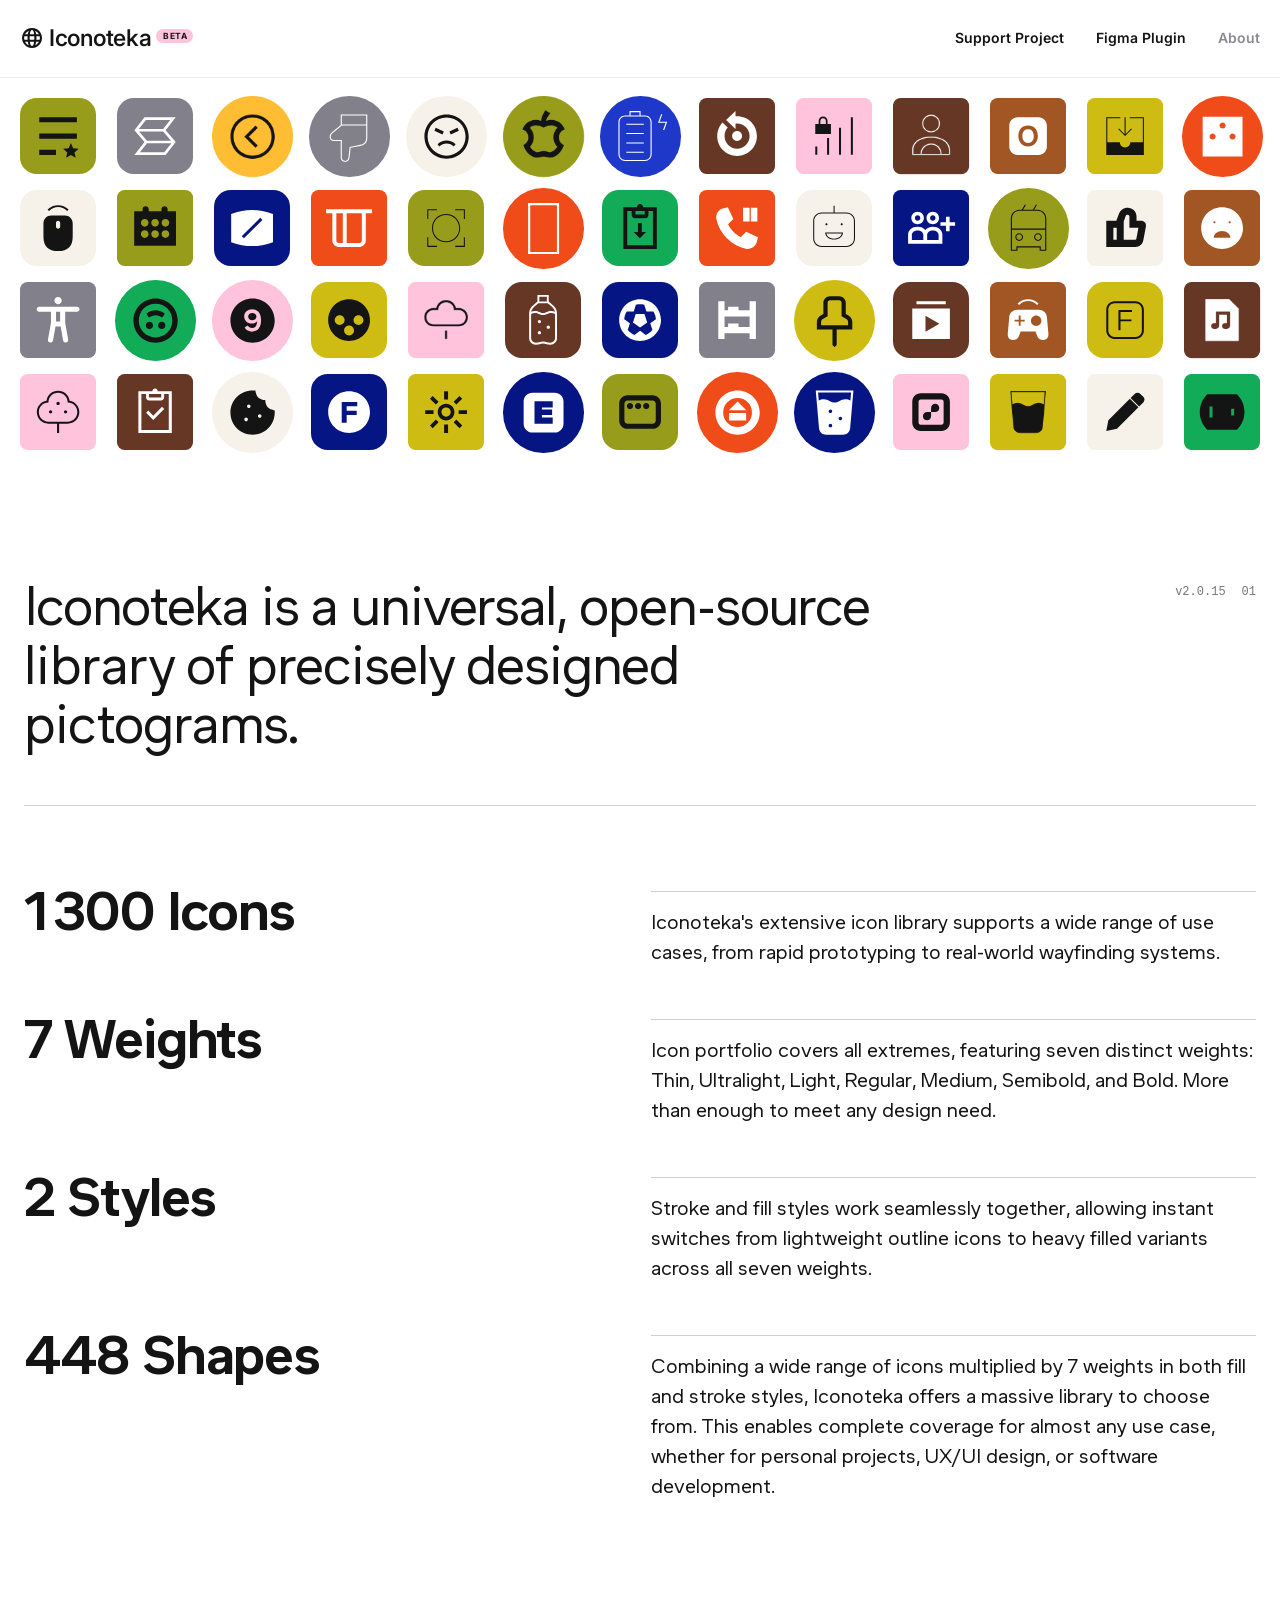
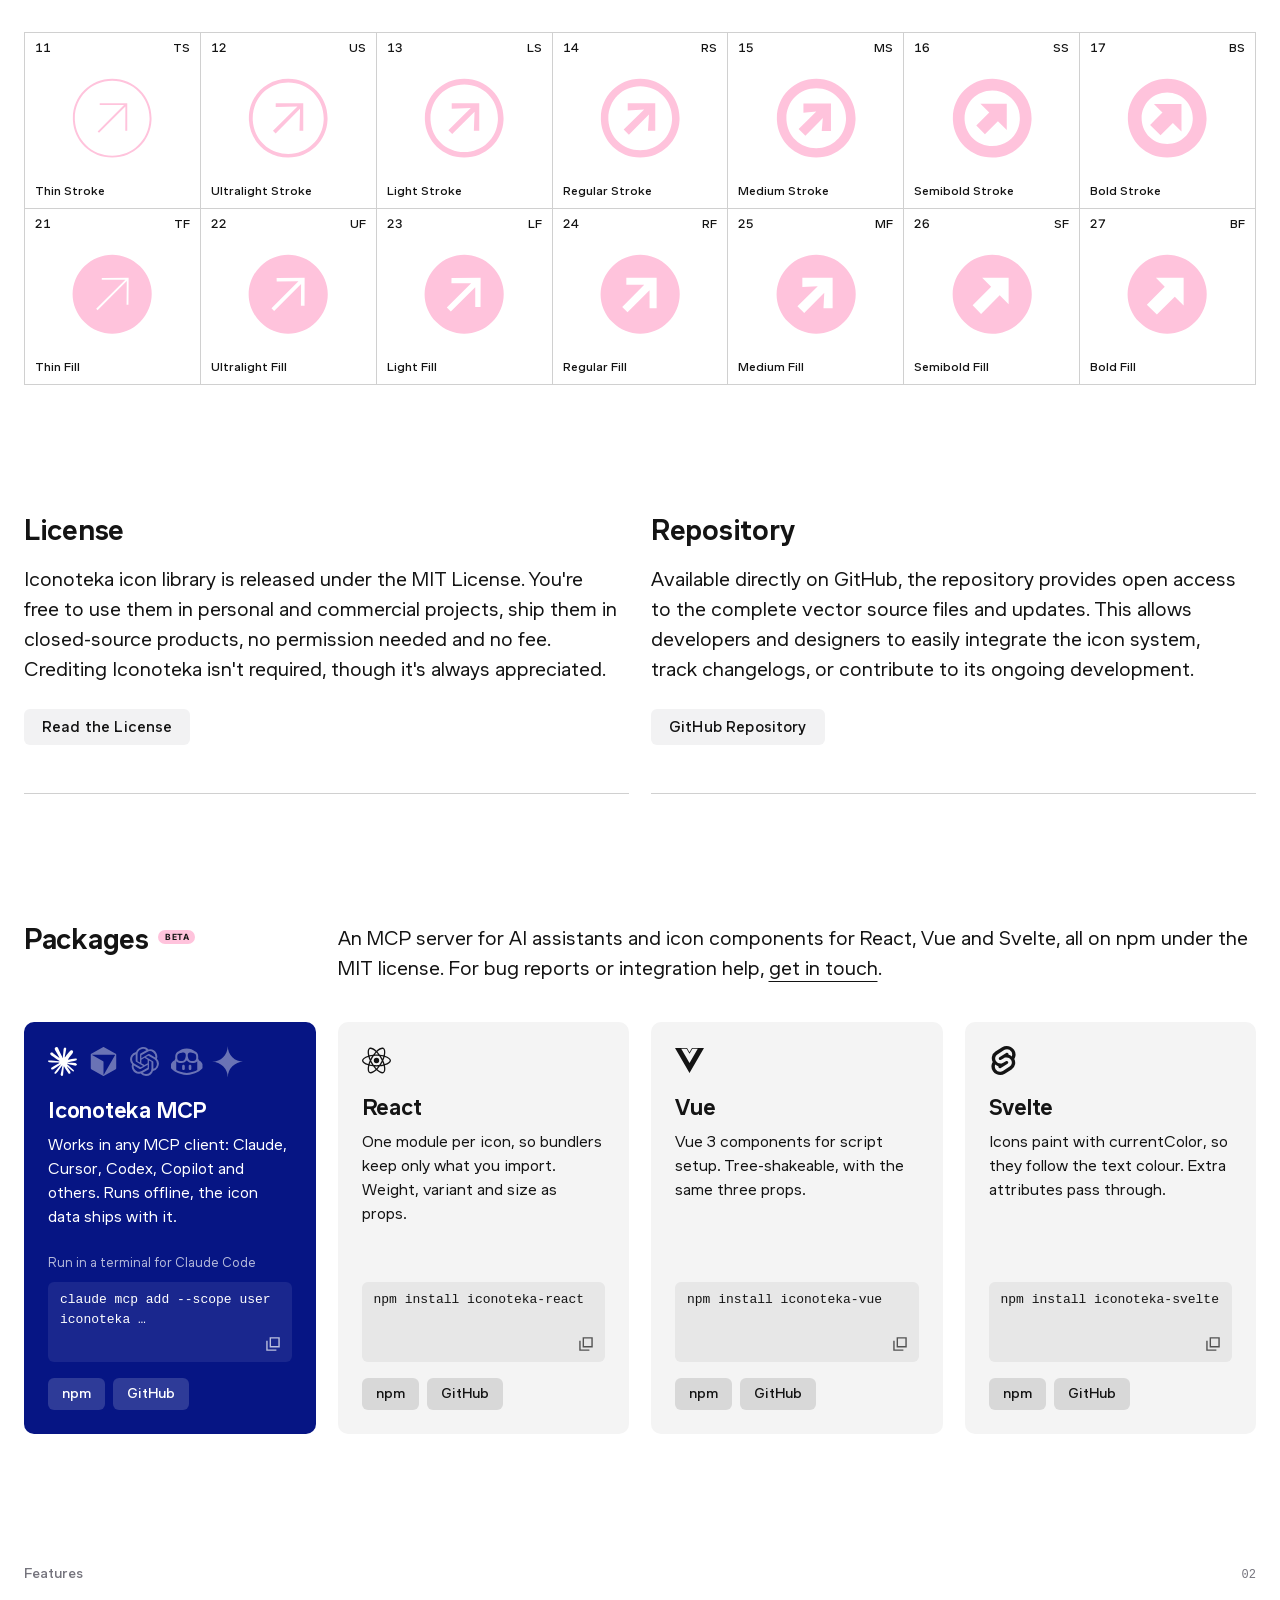
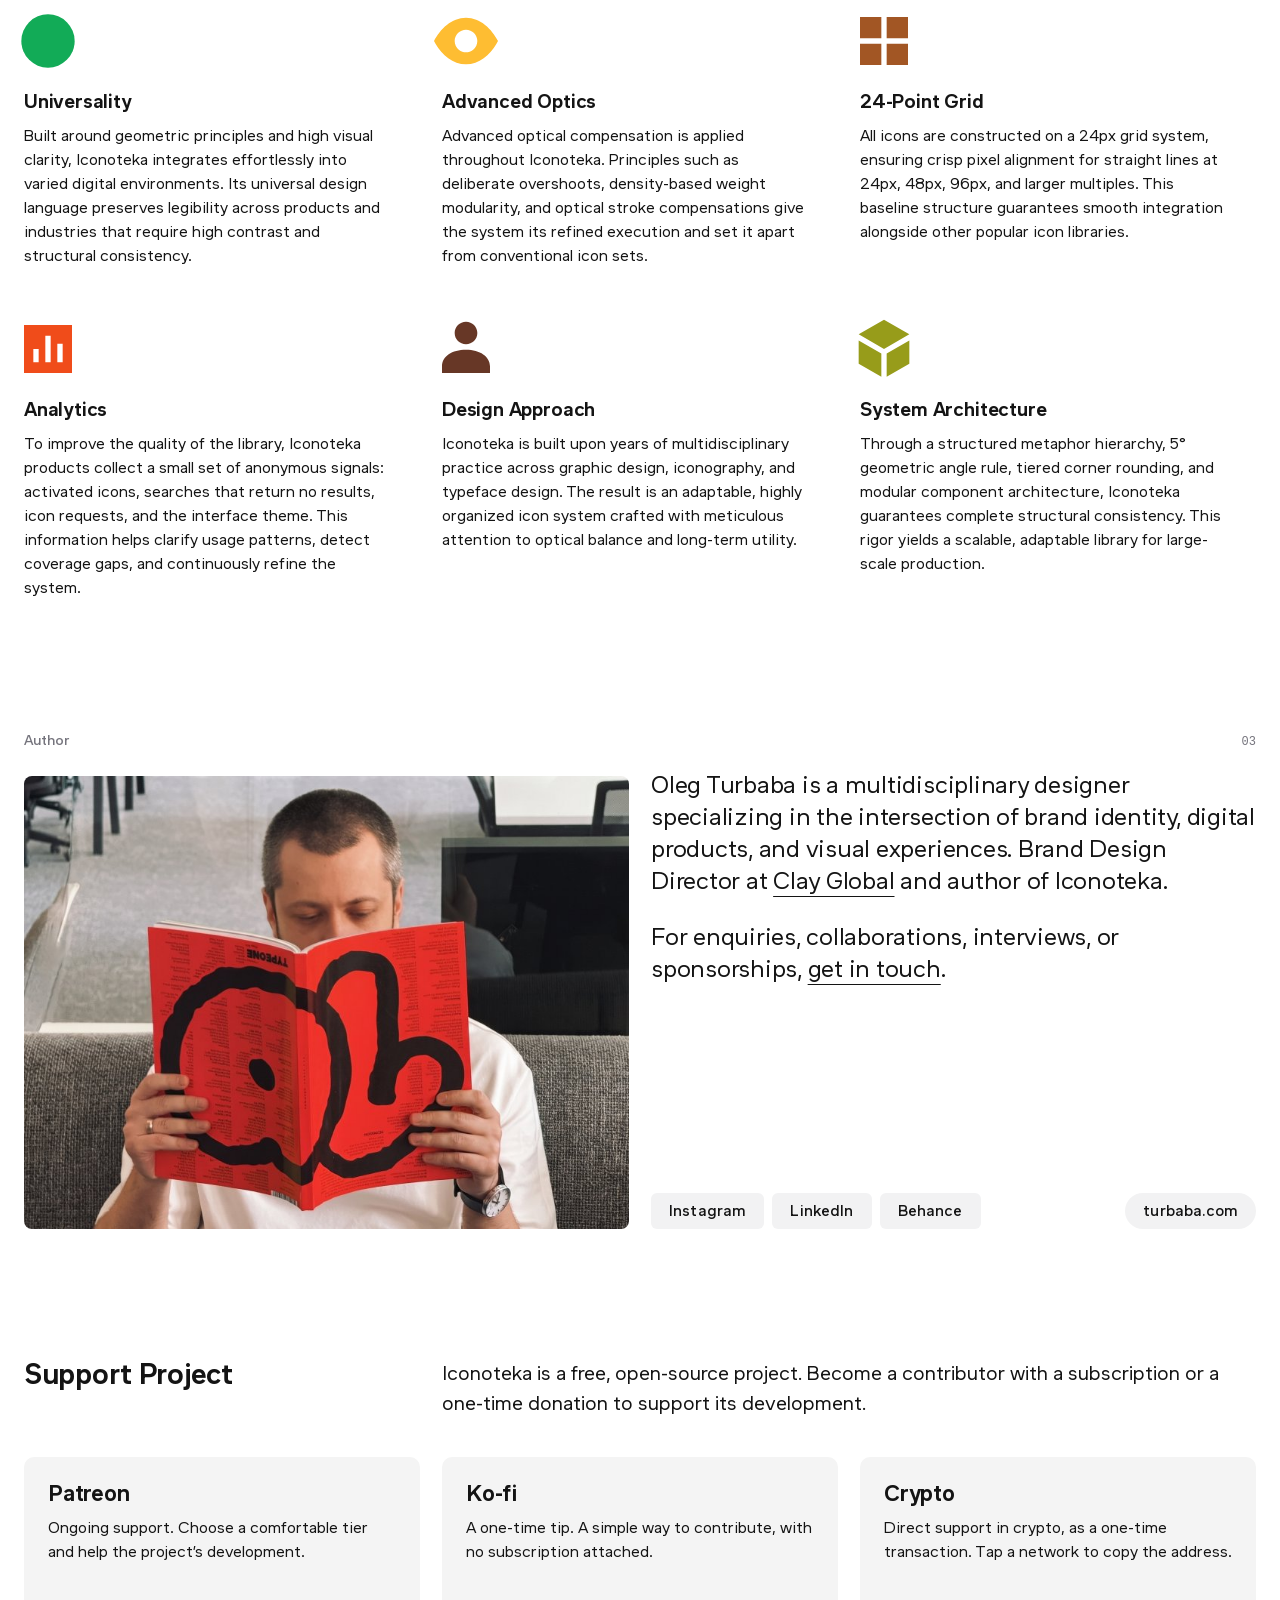
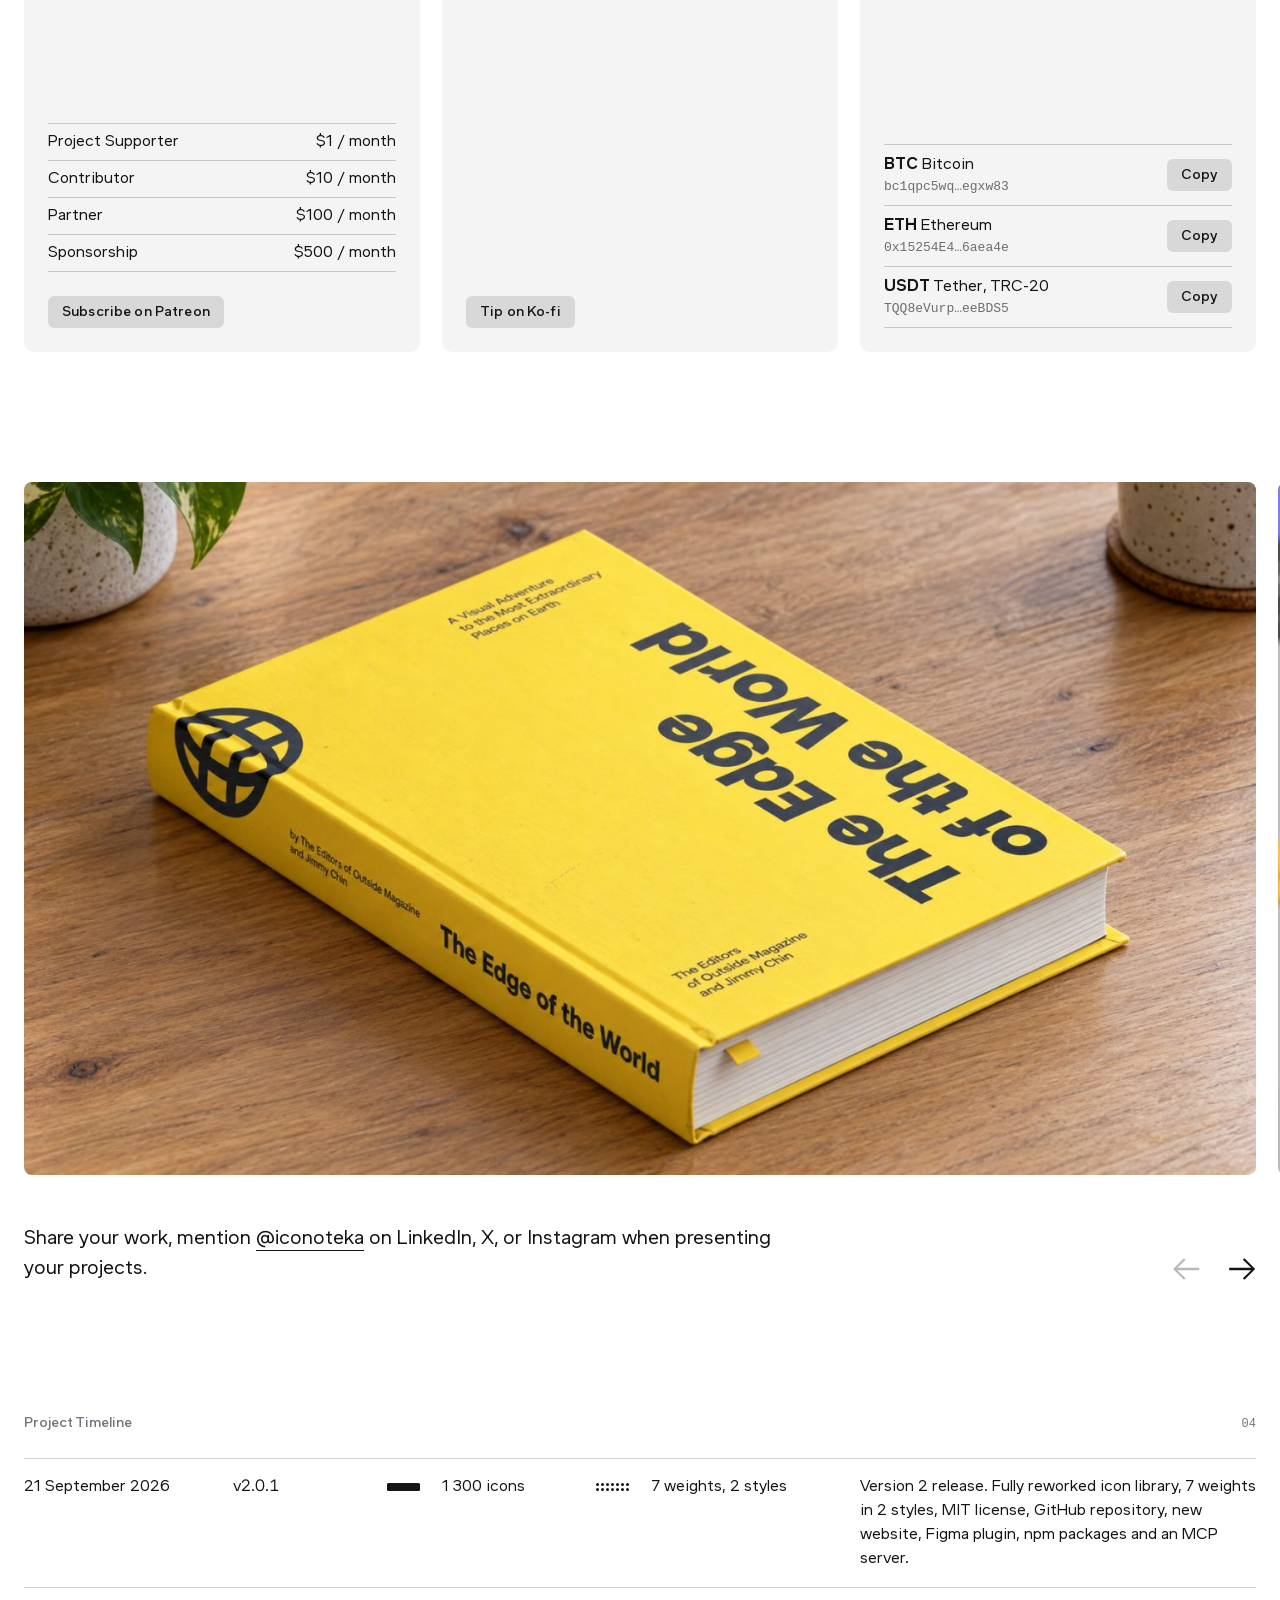
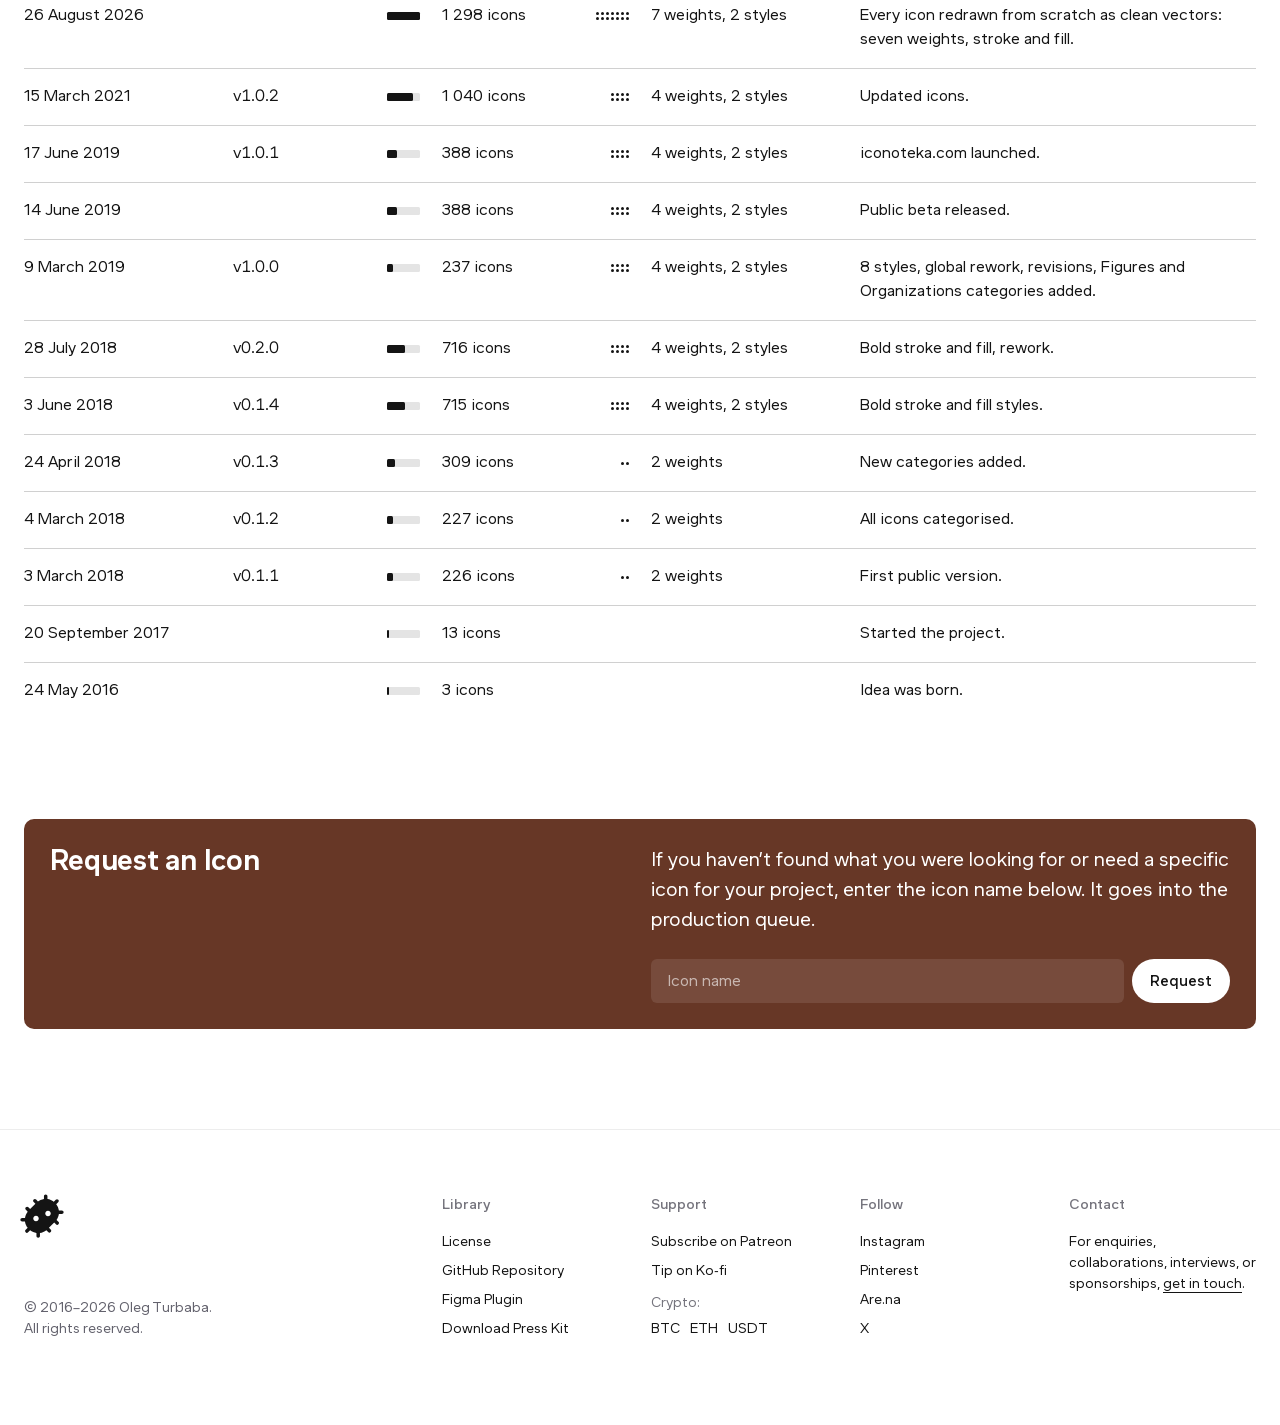
==== gallery/index.html @ 2bc4bf2b "About: recycling gallery video, version 04; /gallery/ link" ====
<!DOCTYPE html>
<html lang="en">
<head>
<meta charset="UTF-8"/>
<title>Iconoteka Gallery</title>
<meta name="robots" content="noindex"/>
<meta http-equiv="refresh" content="0; url=/about.html#gallery"/>
<link rel="canonical" href="https://beta.iconoteka.com/about.html#gallery"/>
<script>location.replace('/about.html#gallery');</script>
</head>
<body><p>Redirecting to <a href="/about.html#gallery">the Gallery</a>…</p></body>
</html>
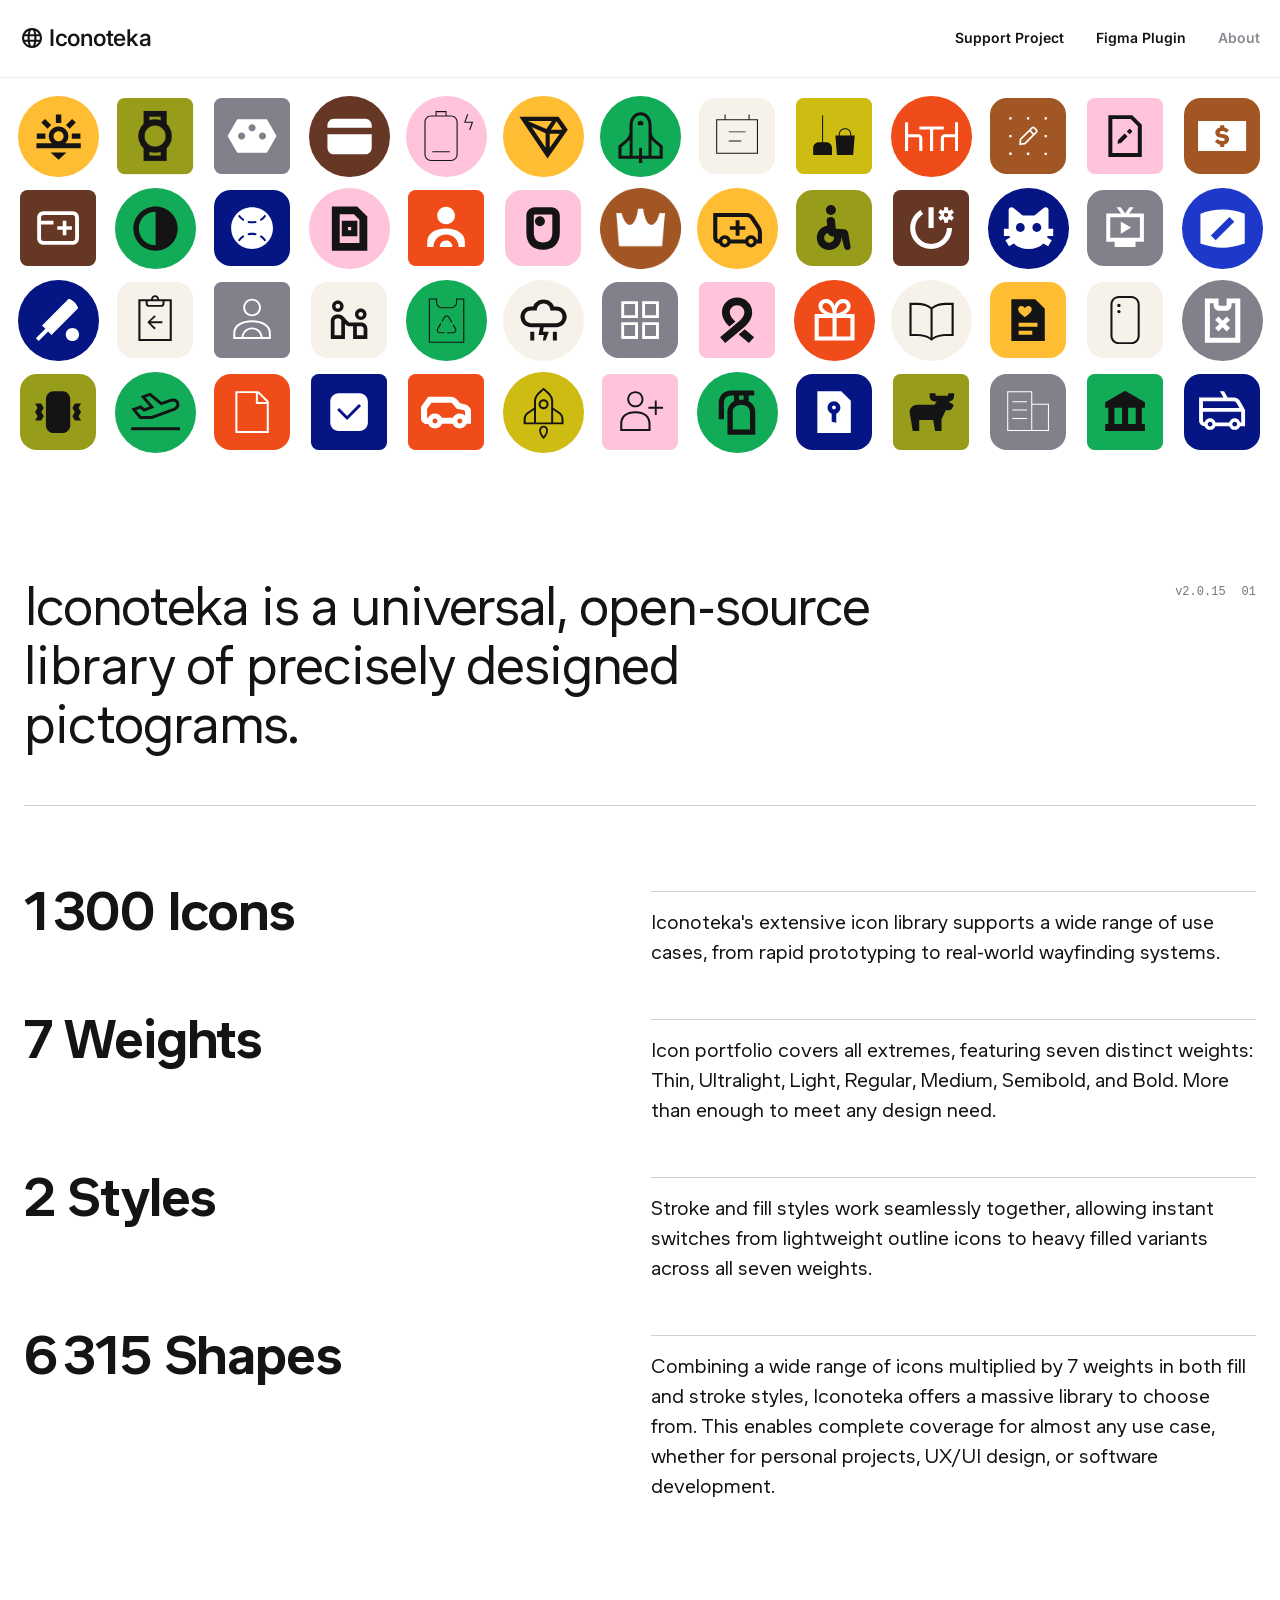
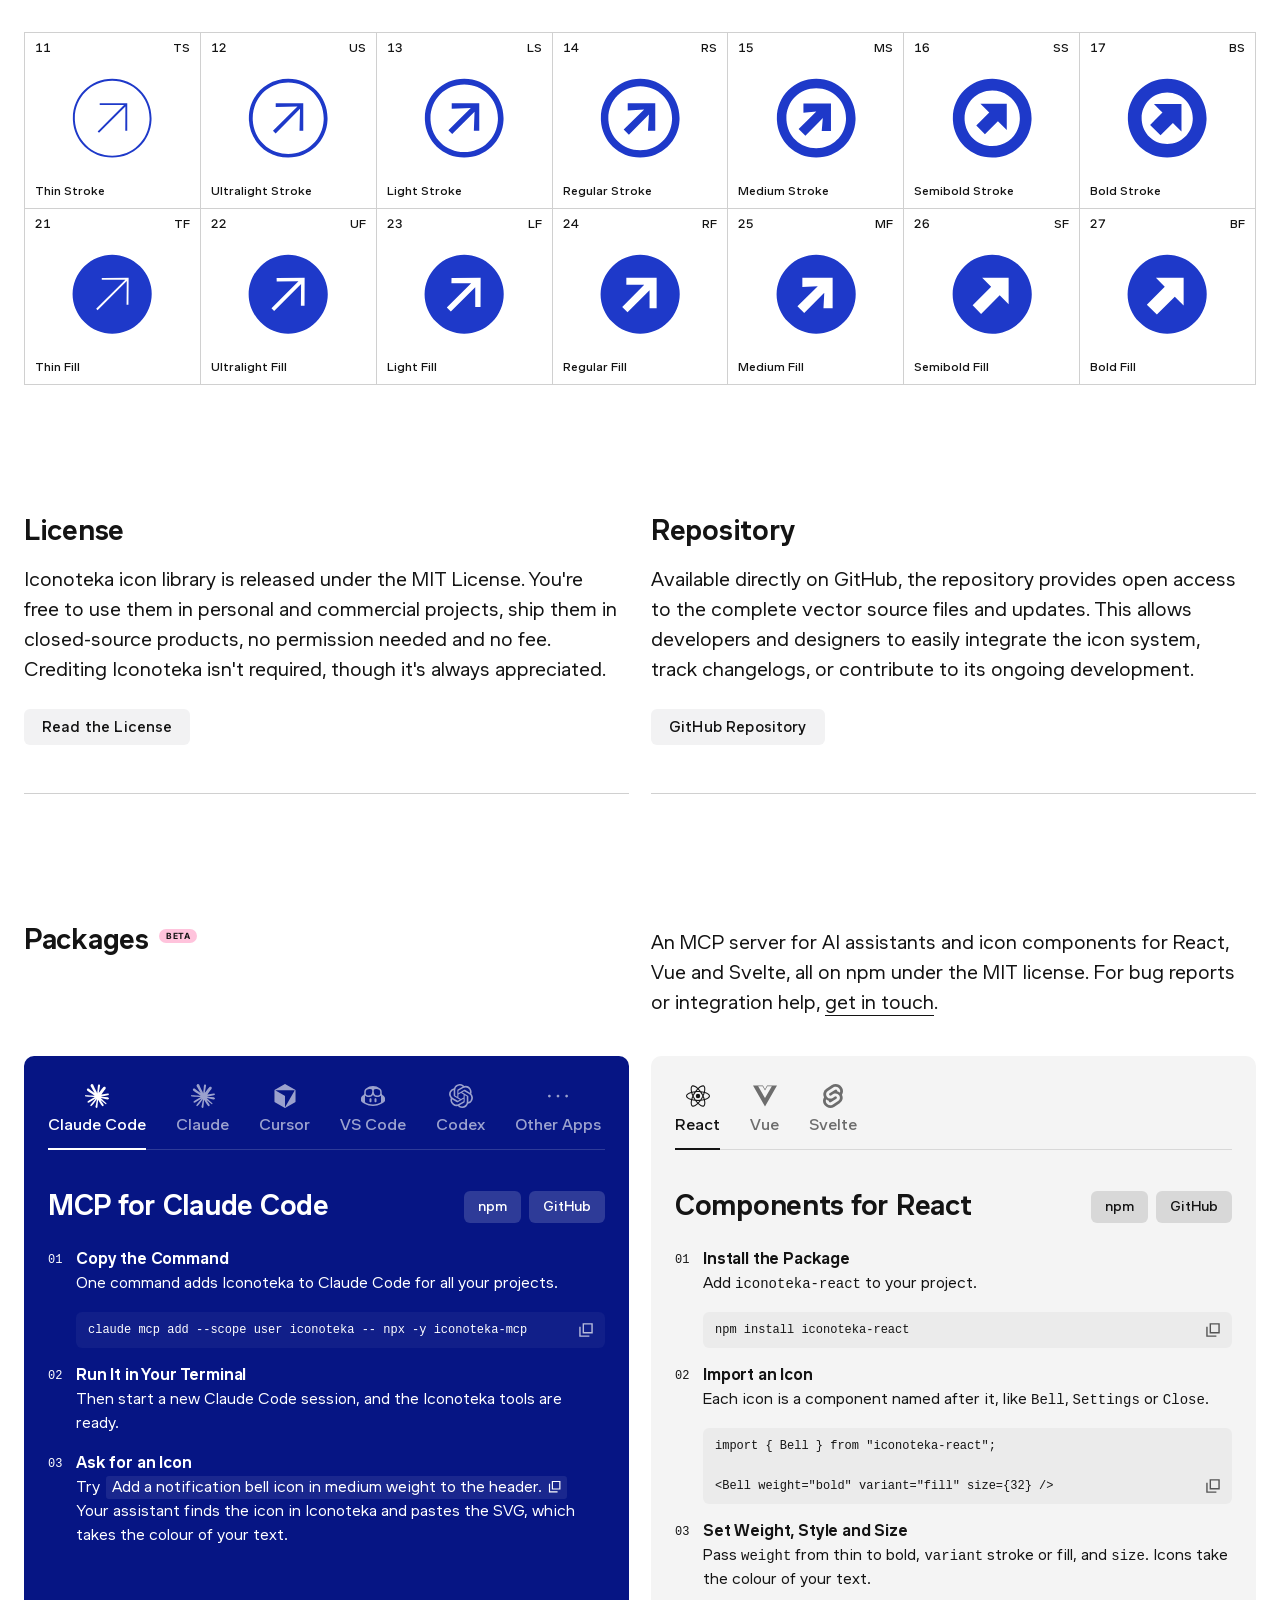
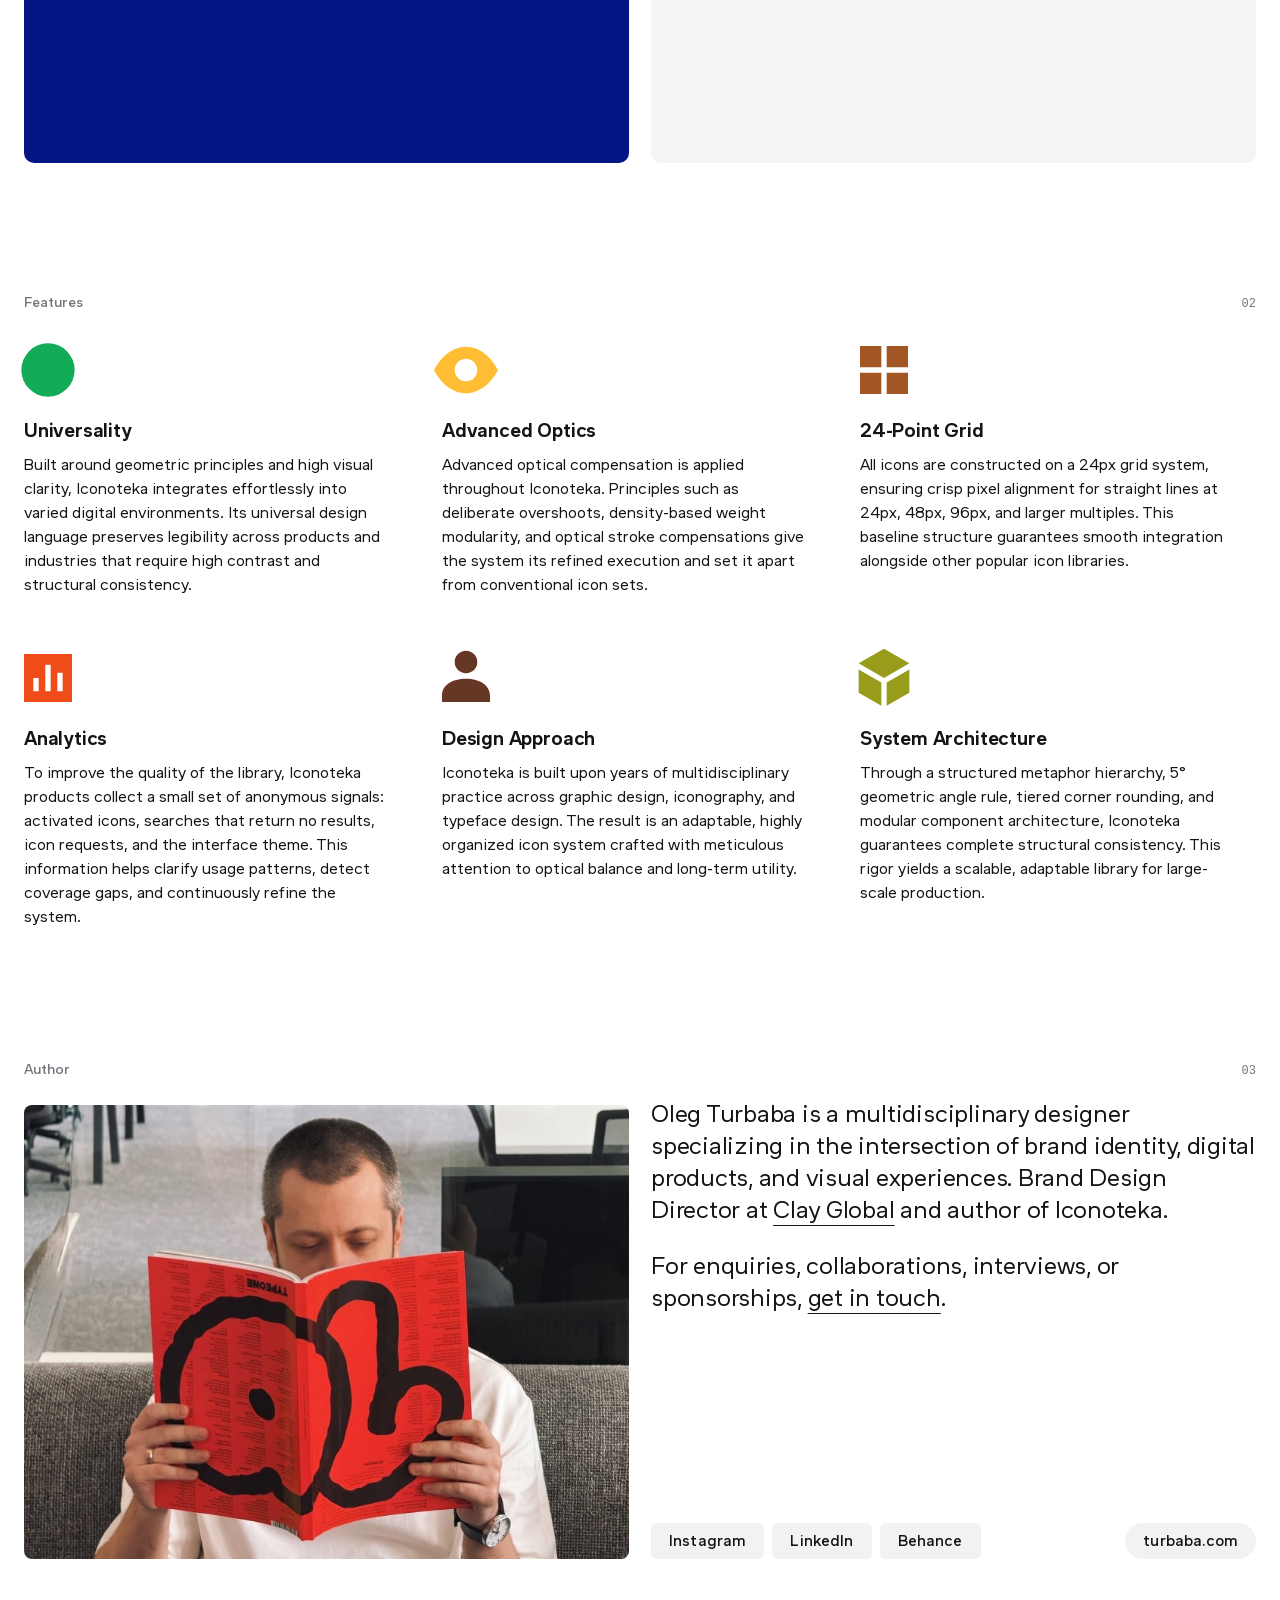
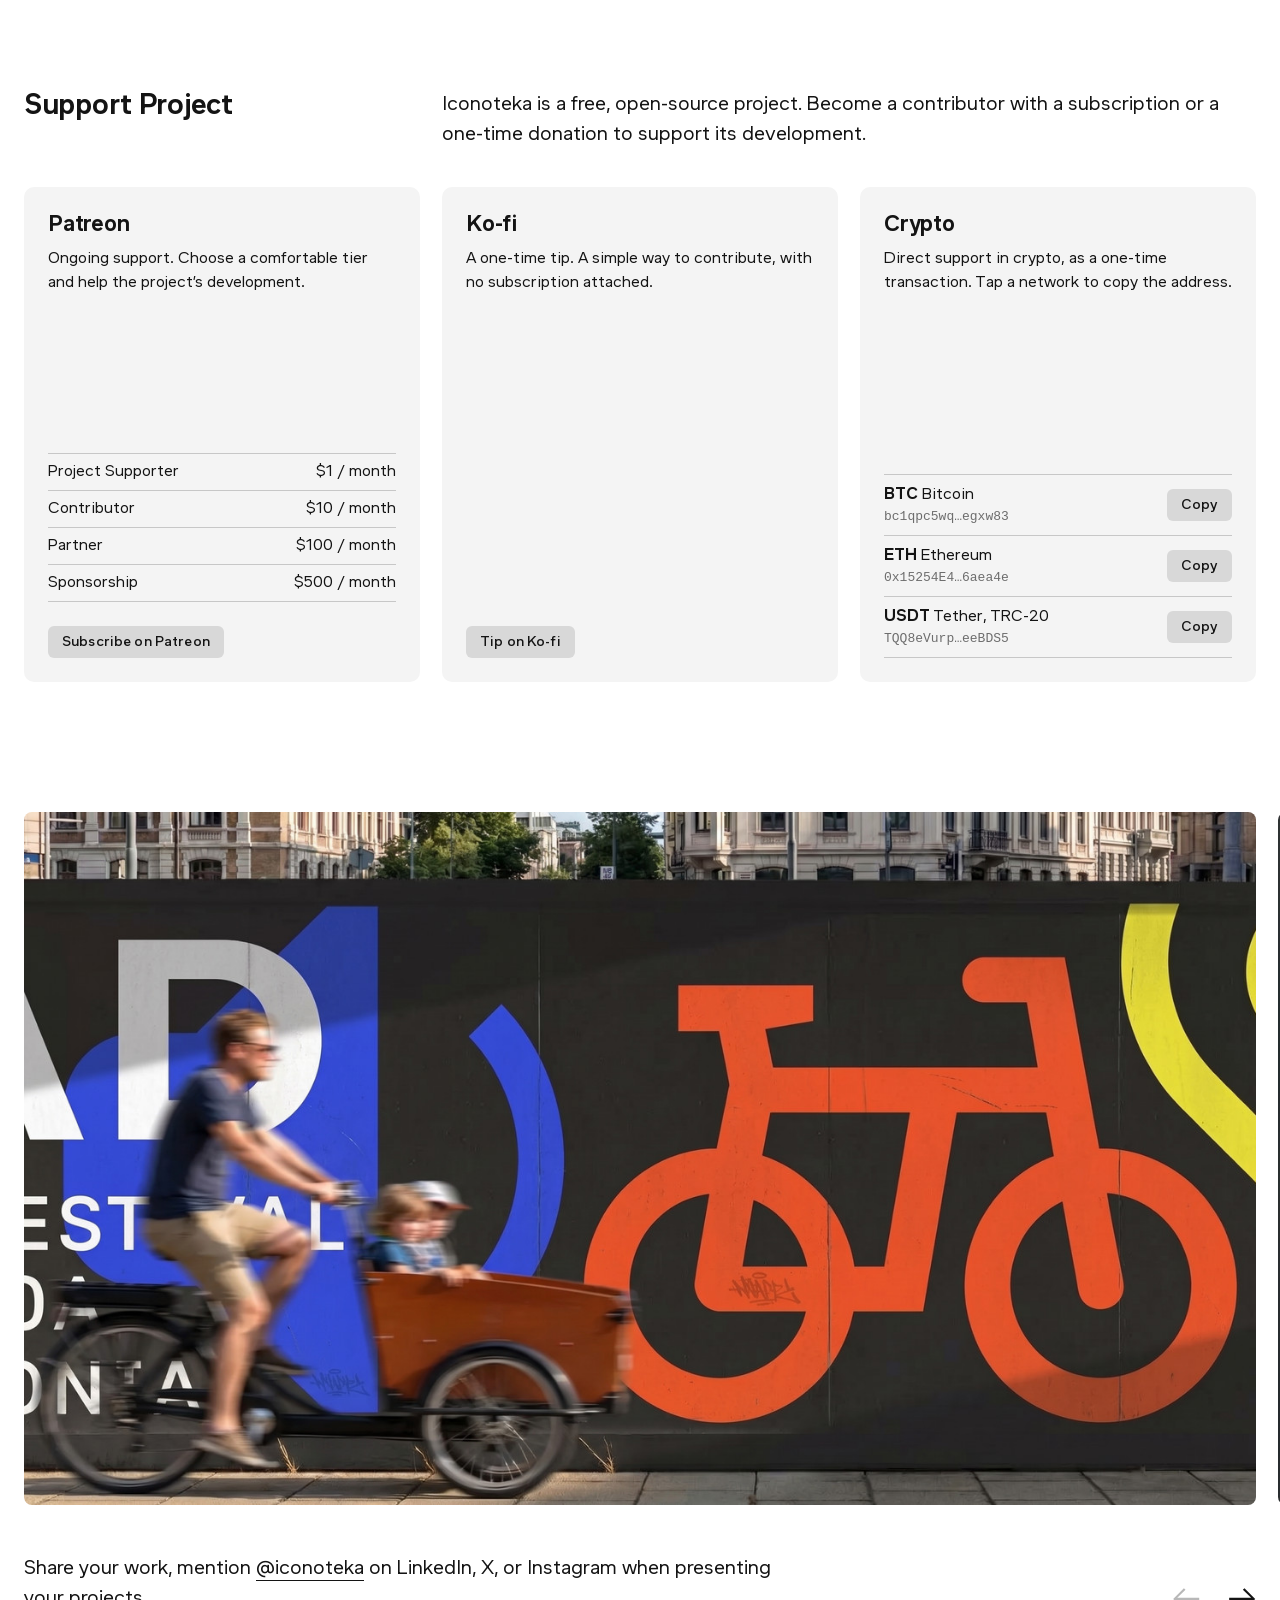
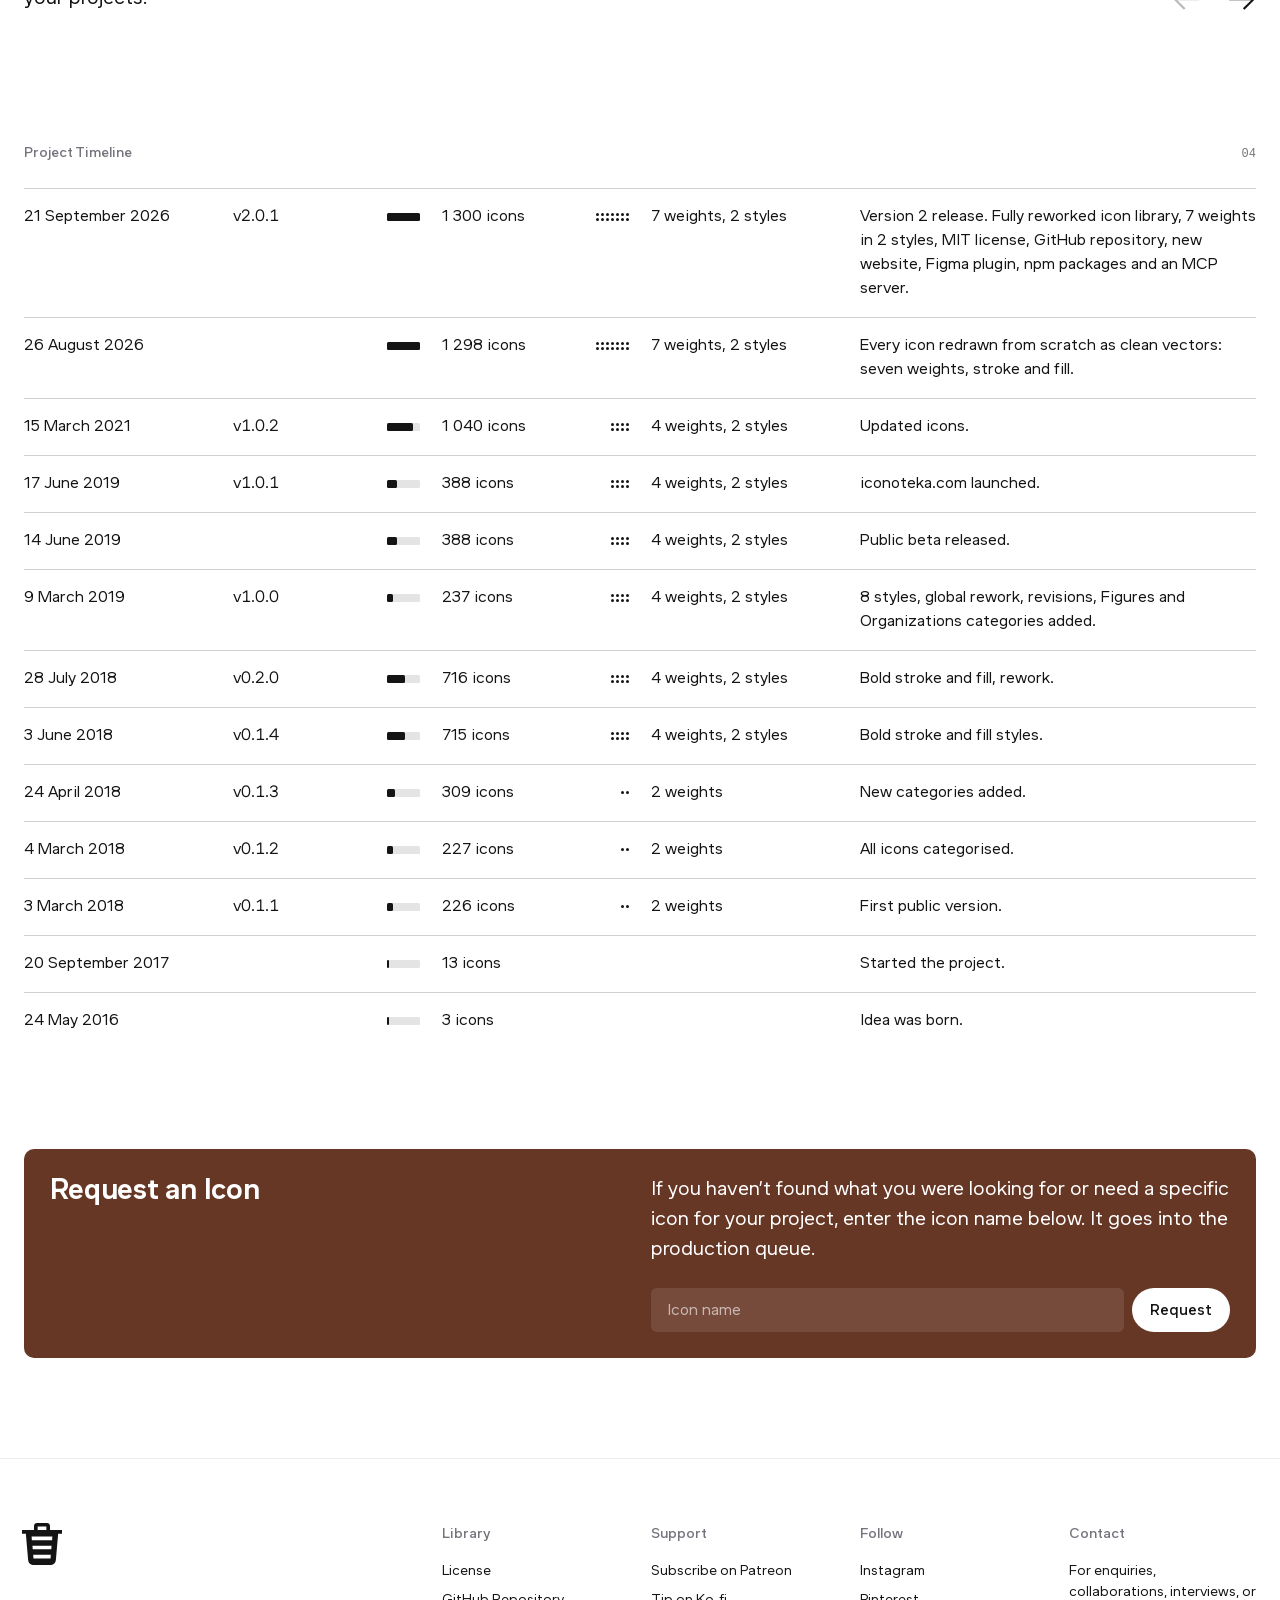
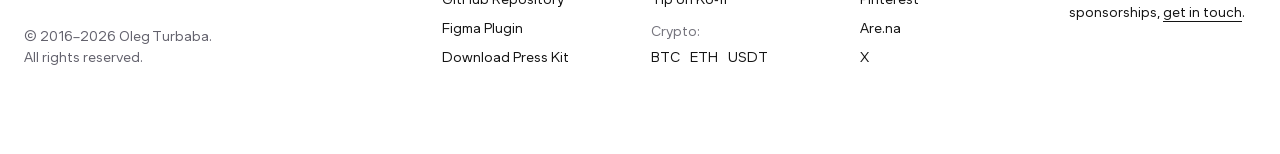
==== commit 21afaf0d: "Release on iconoteka.com: custom domain, canonical and share addresses, homepage title without Beta," ====
--- a/gallery/index.html
+++ b/gallery/index.html
@@ -5,7 +5,7 @@
 <title>Iconoteka Gallery</title>
 <meta name="robots" content="noindex"/>
 <meta http-equiv="refresh" content="0; url=/about.html#gallery"/>
-<link rel="canonical" href="https://beta.iconoteka.com/about.html#gallery"/>
+<link rel="canonical" href="https://iconoteka.com/about.html#gallery"/>
 <script>location.replace('/about.html#gallery');</script>
 </head>
 <body><p>Redirecting to <a href="/about.html#gallery">the Gallery</a>…</p></body>
